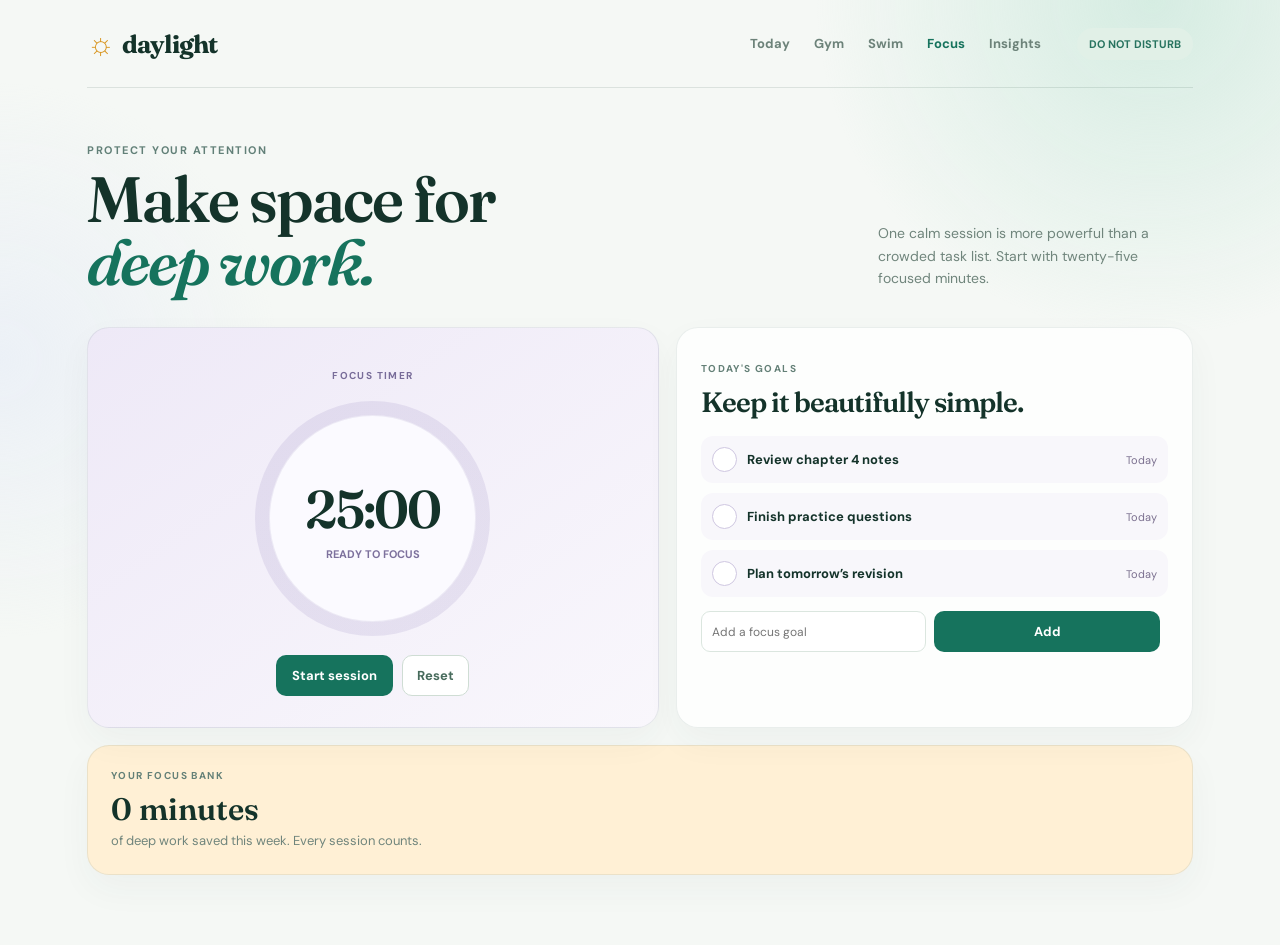
==== focus.html @ 13b3d112 "Add files via upload" ====
<!doctype html><html lang="en"><head><meta charset="utf-8"><meta name="viewport" content="width=device-width,initial-scale=1"><title>Daylight · Focus studio</title><link rel="preconnect" href="https://fonts.googleapis.com"><link rel="preconnect" href="https://fonts.gstatic.com" crossorigin><link href="https://fonts.googleapis.com/css2?family=DM+Sans:wght@400;500;600;700&family=Fraunces:opsz,wght@9..144,600;9..144,700&display=swap" rel="stylesheet"><link rel="stylesheet" href="experience.css"></head><body data-page="focus"><main class="experience-shell"><header class="experience-header"><a class="experience-brand" href="index.html"><span>☼</span>daylight</a><nav class="experience-nav"><a href="index.html">Today</a><a href="gym.html">Gym</a><a href="swimming.html">Swim</a><a class="active" href="focus.html">Focus</a><a href="insights.html">Insights</a></nav><button class="live-pill" type="button">DO NOT DISTURB</button></header><section class="page-hero"><div><p class="eyebrow">PROTECT YOUR ATTENTION</p><h1>Make space for<br><em>deep work.</em></h1></div><p class="hero-copy">One calm session is more powerful than a crowded task list. Start with twenty-five focused minutes.</p></section><section class="focus-grid"><article class="card timer-panel"><p class="panel-label">FOCUS TIMER</p><div class="timer-circle" id="timerCircle"><div class="timer-inner"><strong id="timerDisplay">25:00</strong><span id="timerState">READY TO FOCUS</span></div></div><div class="timer-actions"><button class="action-button" id="timerButton">Start session</button><button class="ghost-button" id="timerReset">Reset</button></div></article><article class="card focus-plan"><p class="panel-label">TODAY'S GOALS</p><h2 class="section-title">Keep it beautifully simple.</h2><div class="goal-list" id="goalList"></div><form class="form-row" id="goalForm" style="margin-top:14px"><input id="goalInput" required maxlength="45" placeholder="Add a focus goal"><button class="action-button" style="grid-column:auto">Add</button></form></article></section><article class="card focus-summary"><p class="panel-label">YOUR FOCUS BANK</p><h2 id="focusMinutes">0 minutes</h2><p class="small-copy">of deep work saved this week. Every session counts.</p></article></main><div class="toast" id="toast"></div><script src="wellness.js"></script></body></html>
---- experience.css ----
:root { --ink:#14332a; --muted:#70857c; --line:rgba(33,79,62,.12); --paper:#f5f8f5; --white:#fff; --green:#16735d; --mint:#dff0e8; --blue:#dff0f2; --purple:#eee9f7; --gold:#fff0d3; --radius:22px; }
* { box-sizing:border-box; } body { margin:0; color:var(--ink); background:var(--paper); font-family:"DM Sans",sans-serif; } body::before { content:""; position:fixed; inset:0; pointer-events:none; background:radial-gradient(circle at 90% 0%,rgba(185,226,209,.52),transparent 23%),radial-gradient(circle at 0% 40%,rgba(224,231,249,.43),transparent 20%); } button,input,select { font:inherit; } button { cursor:pointer; } .experience-shell { max-width:1190px; margin:0 auto; padding:0 42px 70px; position:relative; }
.experience-header { height:88px; display:flex; align-items:center; gap:36px; border-bottom:1px solid var(--line); }.experience-brand { display:flex; align-items:center; gap:8px; color:var(--ink); font:700 25px Fraunces,serif; text-decoration:none; letter-spacing:-.8px; }.experience-brand span { color:#d8951f; font:30px Arial; }.experience-nav { display:flex; gap:24px; margin-left:auto; }.experience-nav a { color:#6c8279; text-decoration:none; font-size:13px; font-weight:700; }.experience-nav a:hover,.experience-nav a.active { color:var(--green); }.live-pill { border:0; background:#e1f0e7; color:#27735f; font-weight:700; font-size:11px; border-radius:20px; padding:9px 12px; }
.page-hero { padding:55px 0 34px; display:flex; align-items:end; justify-content:space-between; gap:25px; }.eyebrow { color:#628078; margin:0 0 11px; font-weight:700; font-size:11px; letter-spacing:1.5px; }.page-hero h1 { margin:0; font:600 clamp(42px,5vw,64px)/.98 Fraunces,serif; letter-spacing:-2px; }.page-hero h1 em { color:var(--green); }.hero-copy { max-width:315px; color:var(--muted); line-height:1.6; font-size:14px; margin:0 0 4px; }.card { border:1px solid rgba(36,83,65,.09); border-radius:var(--radius); background:rgba(255,255,255,.78); box-shadow:0 14px 35px rgba(36,75,58,.045); }.panel-label { color:#648077; font-size:10px; letter-spacing:1.4px; font-weight:700; }.section-title { margin:0; font:600 28px Fraunces,serif; letter-spacing:-1px; }.small-copy { color:var(--muted); font-size:13px; line-height:1.5; }
.hero-stat { min-width:200px; padding:18px 21px; background:#173b30; color:#f8fbf9; }.hero-stat span { display:block; color:#a8c6b8; font-size:10px; font-weight:700; letter-spacing:1.2px; }.hero-stat strong { display:block; margin:8px 0 3px; font:600 31px Fraunces,serif; }.hero-stat em { color:#bee4d2; font-size:11px; font-style:normal; }.action-button { border:0; color:#fff; background:var(--green); padding:12px 16px; border-radius:10px; font-weight:700; font-size:13px; }.action-button:hover { background:#115b4a; }.ghost-button { border:1px solid #cfddd4; color:#476b5c; background:#fff; padding:11px 14px; border-radius:10px; font-weight:700; font-size:13px; }
.progress-line { height:7px; border-radius:9px; background:#e1eae4; overflow:hidden; }.progress-line span { display:block; height:100%; border-radius:inherit; background:linear-gradient(90deg,#1a795f,#70b592); transition:width .35s ease; }.toast { position:fixed; bottom:24px; left:50%; transform:translate(-50%,140px); background:#173b30; color:#fff; padding:12px 17px; border-radius:12px; font-size:13px; font-weight:700; box-shadow:0 12px 28px rgba(19,54,43,.22); transition:transform .3s ease; z-index:8; }.toast.show { transform:translate(-50%,0); }
/* Gym */ .gym-board { display:grid; grid-template-columns:1.1fr .9fr; gap:17px; }.week-panel { padding:24px; background:linear-gradient(140deg,#e5f2eb,#f9fcfa); }.week-head { display:flex; justify-content:space-between; align-items:start; margin-bottom:23px; }.week-head p { margin:7px 0 0; }.day-strip { display:grid; grid-template-columns:repeat(7,1fr); gap:7px; }.day-button { border:0; border-radius:13px; padding:13px 5px; color:#6f837a; background:#fff; transition:.2s; }.day-button strong { display:block; color:inherit; font-size:11px; }.day-button span { display:block; margin-top:6px; font:600 17px Fraunces,serif; }.day-button:hover,.day-button.active { color:#fff; background:#1d7560; transform:translateY(-2px); }.day-button.done:not(.active) { color:#1b745d; background:#cee6d8; }.workout-panel { padding:24px; }.exercise-list { display:grid; gap:9px; margin-top:18px; }.exercise { display:grid; grid-template-columns:36px 1fr auto; align-items:center; gap:10px; padding:10px; border-radius:13px; background:#f6f9f7; }.exercise i { width:34px; height:34px; display:grid; place-items:center; border-radius:10px; background:#dbede4; color:#187158; font-style:normal; }.exercise b { font-size:13px; }.exercise small { display:block; margin-top:2px; color:#778a82; font-size:11px; }.exercise button { border:0; background:#fff; color:#8da097; border-radius:8px; padding:7px 9px; font-size:11px; font-weight:700; }.exercise.complete { background:#e4f2e8; }.exercise.complete button { background:#1c735d; color:#fff; }.workout-log { margin-top:17px; padding:23px; background:#183d32; color:#fff; }.workout-log .panel-label { color:#9abdad; }.workout-log h2 { margin:8px 0 18px; font:600 28px Fraunces,serif; }.form-row { display:grid; grid-template-columns:1fr 1fr auto; gap:8px; }.form-row input,.form-row select { min-width:0; border:1px solid #dbe6df; background:#fff; border-radius:9px; padding:10px; color:#244037; font-size:12px; }.form-row .action-button { padding-inline:13px; }
/* Swim */ .swim-grid { display:grid; grid-template-columns:.9fr 1.1fr; gap:17px; }.swim-score { padding:28px; min-height:310px; background:linear-gradient(145deg,#163c42,#265c62); color:#fff; overflow:hidden; position:relative; }.swim-score::after { content:'≈'; position:absolute; right:-3px; bottom:-43px; color:rgba(255,255,255,.08); font-size:230px; font-family:Fraunces,serif; }.swim-score .panel-label { color:#b4d8da; }.ring { width:142px; height:142px; display:grid; place-items:center; margin:31px auto 15px; border-radius:50%; background:conic-gradient(#82d4d4 0 68%,rgba(255,255,255,.15) 68% 100%); }.ring > div { width:112px; height:112px; display:grid; place-items:center; align-content:center; border-radius:50%; background:#1c4a50; }.ring strong { font:600 34px Fraunces,serif; }.ring span { color:#c0dddd; font-size:11px; }.stroke-panel { padding:24px; }.stroke-tabs { display:grid; grid-template-columns:repeat(2,1fr); gap:9px; margin-top:18px; }.stroke-choice { border:1px solid #d9e7e5; background:#fbfdfc; text-align:left; padding:12px; border-radius:12px; color:#4d716b; font-size:12px; font-weight:700; transition:.2s; }.stroke-choice b { display:block; color:#1d4339; font:600 18px Fraunces,serif; margin-top:4px; }.stroke-choice:hover,.stroke-choice.selected { background:#dff0f2; border-color:#88c5ca; transform:translateY(-2px); }.swim-entry { padding:23px; margin-top:17px; }.swim-entry h2 { margin:6px 0 17px; }.swim-entry .form-row { grid-template-columns:1fr 1fr auto; }.recent-swims { padding:21px; margin-top:17px; }.swim-row { display:flex; justify-content:space-between; align-items:center; padding:10px 0; border-top:1px solid #e7eeea; }.swim-row:first-of-type { margin-top:11px; }.swim-row b { font-size:13px; }.swim-row span { color:#71877d; font-size:12px; }
/* Focus */ .focus-grid { display:grid; grid-template-columns:1.05fr .95fr; gap:17px; }.timer-panel { padding:31px; text-align:center; background:linear-gradient(145deg,#eee9f7,#f9f7fc); }.timer-panel .panel-label { color:#786c99; }.timer-circle { width:235px; height:235px; border-radius:50%; display:grid; place-items:center; margin:19px auto; background:conic-gradient(#7562aa 0 0%,rgba(117,98,170,.13) 0); transition:background .4s; }.timer-inner { width:207px; height:207px; display:grid; place-items:center; align-content:center; border-radius:50%; background:#fbfaff; box-shadow:inset 0 0 0 1px rgba(105,87,152,.1); }.timer-inner strong { font:600 53px Fraunces,serif; letter-spacing:-2px; }.timer-inner span { margin-top:5px; color:#7d719d; font-size:11px; font-weight:700; }.timer-actions { display:flex; justify-content:center; gap:9px; }.focus-plan { padding:24px; }.goal-list { display:grid; gap:10px; margin-top:17px; }.goal { display:flex; align-items:center; gap:10px; border-radius:12px; padding:11px; background:#f8f7fb; }.goal button { width:25px; height:25px; border:1px solid #cfc7e1; border-radius:50%; background:#fff; color:#fff; }.goal.done button { background:#7764aa; border-color:#7764aa; }.goal.done span { text-decoration:line-through; color:#869083; }.goal span { flex:1; font-weight:700; font-size:13px; }.goal small { color:#7b708f; font-size:11px; }.focus-summary { margin-top:17px; padding:23px; background:#fff0d5; }.focus-summary h2 { margin:8px 0 3px; font:600 31px Fraunces,serif; }.focus-summary p { margin:0; }
/* Insights */ .insight-hero { padding:27px; background:linear-gradient(105deg,#193d32,#2d765f); color:#fff; overflow:hidden; position:relative; }.insight-hero::after { content:'✦'; position:absolute; right:38px; top:-35px; color:rgba(255,255,255,.1); font-size:150px; }.insight-hero .panel-label { color:#abd3c0; }.insight-hero h2 { position:relative; z-index:1; margin:8px 0 24px; font:600 35px Fraunces,serif; }.metric-row { display:grid; grid-template-columns:repeat(4,1fr); gap:10px; position:relative; z-index:1; }.metric { padding:13px; border-radius:12px; background:rgba(255,255,255,.11); }.metric span { display:block; color:#b9d9cb; font-size:10px; }.metric strong { display:block; margin-top:5px; font:600 22px Fraunces,serif; }.insights-grid { display:grid; grid-template-columns:1.05fr .95fr; gap:17px; margin-top:17px; }.chart-panel,.habit-panel { padding:24px; }.bars { height:190px; margin-top:24px; display:flex; align-items:end; gap:12px; }.bar { flex:1; display:flex; flex-direction:column; align-items:center; gap:8px; color:#71867d; font-size:10px; }.bar i { display:block; width:100%; min-height:10px; border-radius:8px 8px 3px 3px; background:linear-gradient(#79bb99,#1c735d); }.habit-list { display:grid; gap:12px; margin-top:17px; }.habit { display:grid; grid-template-columns:34px 1fr auto; align-items:center; gap:10px; }.habit i { width:31px; height:31px; display:grid; place-items:center; background:#e7f1ea; color:#1d735d; border-radius:9px; font-style:normal; }.habit b { font-size:13px; }.habit span { color:#768980; font-size:11px; }.habit strong { font-size:12px; }
@media(max-width:760px){ .experience-shell{padding-inline:20px}.experience-header{height:70px}.experience-nav{display:none}.page-hero{padding:40px 0 27px;align-items:flex-start;flex-direction:column}.hero-stat{width:100%}.gym-board,.swim-grid,.focus-grid,.insights-grid{grid-template-columns:1fr}.metric-row{grid-template-columns:repeat(2,1fr)}.form-row{grid-template-columns:1fr 1fr}.form-row .action-button{grid-column:1/-1}.day-strip{gap:4px}.day-button{padding:10px 2px}.timer-circle{width:210px;height:210px}.timer-inner{width:184px;height:184px}.explore-grid{grid-template-columns:repeat(2,1fr)} }
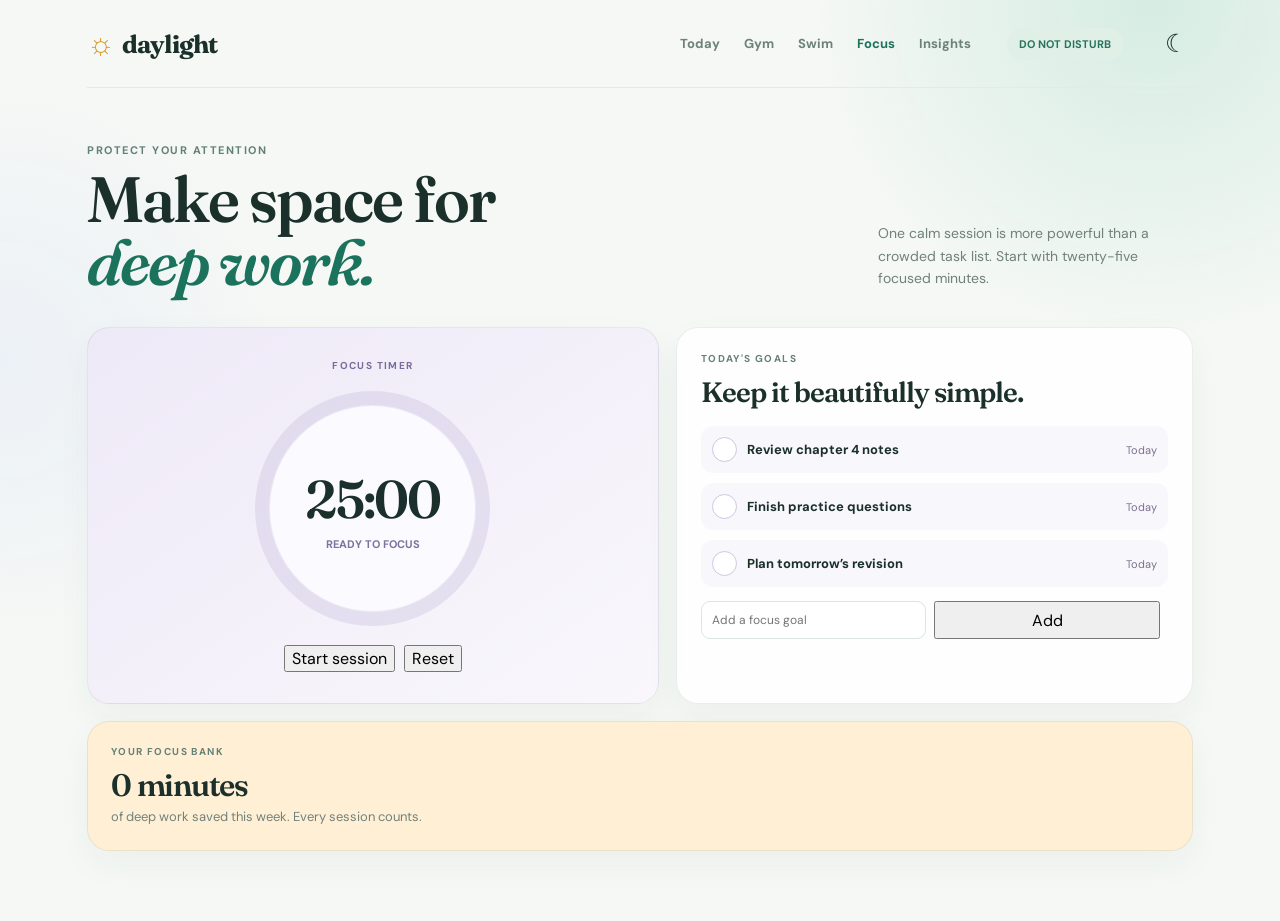
==== commit 1ab172fa: "Rebuild dark mode: consolidated variables and fresh overrides Removes legacy dark glass adjustments;" ====
--- a/focus.html
+++ b/focus.html
@@ -1 +1,27 @@
-<!doctype html><html lang="en"><head><meta charset="utf-8"><meta name="viewport" content="width=device-width,initial-scale=1"><title>Daylight · Focus studio</title><link rel="preconnect" href="https://fonts.googleapis.com"><link rel="preconnect" href="https://fonts.gstatic.com" crossorigin><link href="https://fonts.googleapis.com/css2?family=DM+Sans:wght@400;500;600;700&family=Fraunces:opsz,wght@9..144,600;9..144,700&display=swap" rel="stylesheet"><link rel="stylesheet" href="experience.css"></head><body data-page="focus"><main class="experience-shell"><header class="experience-header"><a class="experience-brand" href="index.html"><span>☼</span>daylight</a><nav class="experience-nav"><a href="index.html">Today</a><a href="gym.html">Gym</a><a href="swimming.html">Swim</a><a class="active" href="focus.html">Focus</a><a href="insights.html">Insights</a></nav><button class="live-pill" type="button">DO NOT DISTURB</button></header><section class="page-hero"><div><p class="eyebrow">PROTECT YOUR ATTENTION</p><h1>Make space for<br><em>deep work.</em></h1></div><p class="hero-copy">One calm session is more powerful than a crowded task list. Start with twenty-five focused minutes.</p></section><section class="focus-grid"><article class="card timer-panel"><p class="panel-label">FOCUS TIMER</p><div class="timer-circle" id="timerCircle"><div class="timer-inner"><strong id="timerDisplay">25:00</strong><span id="timerState">READY TO FOCUS</span></div></div><div class="timer-actions"><button class="action-button" id="timerButton">Start session</button><button class="ghost-button" id="timerReset">Reset</button></div></article><article class="card focus-plan"><p class="panel-label">TODAY'S GOALS</p><h2 class="section-title">Keep it beautifully simple.</h2><div class="goal-list" id="goalList"></div><form class="form-row" id="goalForm" style="margin-top:14px"><input id="goalInput" required maxlength="45" placeholder="Add a focus goal"><button class="action-button" style="grid-column:auto">Add</button></form></article></section><article class="card focus-summary"><p class="panel-label">YOUR FOCUS BANK</p><h2 id="focusMinutes">0 minutes</h2><p class="small-copy">of deep work saved this week. Every session counts.</p></article></main><div class="toast" id="toast"></div><script src="wellness.js"></script></body></html>
+<!doctype html><html lang="en"><head><meta charset="utf-8"><meta name="viewport" content="width=device-width,initial-scale=1"><link rel="manifest" href="./manifest.json">
+<meta name="theme-color" content="#1c6f5b">
+<script>(function(){try{var k='dl-theme-v2';var s=localStorage.getItem(k);var p=window.matchMedia&&window.matchMedia('(prefers-color-scheme:dark)').matches;var t=s|| (p?'dark':'light');document.documentElement.setAttribute('data-theme',t);}catch(e){document.documentElement.setAttribute('data-theme','light');}})();</script>
+<link rel="apple-touch-icon" href="./icons/icon-192.png">
+<meta name="apple-mobile-web-app-capable" content="yes">
+<meta name="apple-mobile-web-app-status-bar-style" content="black-translucent">
+<meta name="apple-mobile-web-app-title" content="Daylight"><title>Daylight · Focus studio</title><link rel="preconnect" href="https://fonts.googleapis.com"><link rel="preconnect" href="https://fonts.gstatic.com" crossorigin><link href="https://fonts.googleapis.com/css2?family=DM+Sans:wght@400;500;600;700&family=Fraunces:opsz,wght@9..144,600;9..144,700&display=swap" rel="stylesheet"><link rel="stylesheet" href="styles.css"></head><body data-page="focus"><main class="experience-shell"><header class="experience-header"><a class="experience-brand" href="index.html"><span>☼</span>daylight</a><nav class="experience-nav"><a href="index.html">Today</a><a href="gym.html">Gym</a><a href="swimming.html">Swim</a><a class="active" href="focus.html">Focus</a><a href="insights.html">Insights</a></nav><button class="live-pill" type="button">DO NOT DISTURB</button><button id="themeToggle" class="icon-button" type="button" aria-label="Toggle theme" title="Toggle theme"></button></header><section class="page-hero"><div><p class="eyebrow">PROTECT YOUR ATTENTION</p><h1>Make space for<br><em>deep work.</em></h1></div><p class="hero-copy">One calm session is more powerful than a crowded task list. Start with twenty-five focused minutes.</p></section><section class="focus-grid"><article class="card timer-panel"><p class="panel-label">FOCUS TIMER</p><div class="timer-circle" id="timerCircle"><div class="timer-inner"><strong id="timerDisplay">25:00</strong><span id="timerState">READY TO FOCUS</span></div></div><div class="timer-actions"><button class="action-button" id="timerButton">Start session</button><button class="ghost-button" id="timerReset">Reset</button></div></article><article class="card focus-plan"><p class="panel-label">TODAY'S GOALS</p><h2 class="section-title">Keep it beautifully simple.</h2><div class="goal-list" id="goalList"></div><form class="form-row" id="goalForm" style="margin-top:14px"><input id="goalInput" required maxlength="45" placeholder="Add a focus goal"><button class="action-button" style="grid-column:auto">Add</button></form></article></section><article class="card focus-summary"><p class="panel-label">YOUR FOCUS BANK</p><h2 id="focusMinutes">0 minutes</h2><p class="small-copy">of deep work saved this week. Every session counts.</p></article></main><div class="toast" id="toast"></div><script src="wellness.js"></script>
+<script src="./pwa-register.js"></script><script src="theme-toggle.js"></script>
+</body></html>
+
+
+
+
+
+
+
+
+
+
+
+
+
+
+
+
+
+
--- a/styles.css
+++ b/styles.css
@@ -0,0 +1,235 @@
+/* styles.css — combined daily.css + experience.css (auto-merged)
+   Keep duplicates minimal; if you prefer a different split, tell me. */
+
+:root {
+  --ink: #1b302a;
+  --muted: #71817b;
+  --line: #e4eae5;
+  --surface: #ffffff;
+  --canvas: #f6f8f5;
+  --sage: #e5f0e8;
+  --green: #1b725d;
+  --shadow: 0 16px 38px rgba(36, 70, 56, .08);
+}
+
+* { box-sizing: border-box; }
+/* Utility class used to temporarily disable transitions/animations during theme switch */
+.no-transitions * { transition: none !important; animation: none !important; }
+body { margin: 0; background: var(--canvas); color: var(--ink); font-family: "DM Sans", sans-serif; }
+button, input { font: inherit; }
+
+/* Glassmorphism tokens and utilities */
+:root {
+  --glass-bg: rgba(255,255,255,0.58);
+  --glass-border: rgba(255,255,255,0.36);
+  --glass-blur: 8px;
+}
+/* Apply subtle glass effect to cards and surfaces */
+.card, .next-card, .week-card, .routine-item, .explore-card, .dialog-card, .alarm-card, .insight-card {
+  background: linear-gradient(180deg, rgba(255,255,255,0.66), rgba(255,255,255,0.5));
+  border: 1px solid rgba(255,255,255,0.28);
+  backdrop-filter: blur(var(--glass-blur));
+}
+
+body { margin: 0; background: var(--canvas); color: var(--ink); font-family: "DM Sans", sans-serif; }
+button, input { font: inherit; }
+button { cursor: pointer; }
+.app-shell { max-width: 1080px; margin: 0 auto; padding: 0 42px 72px; }
+.topbar { height: 84px; display: flex; align-items: center; justify-content: space-between; gap: 26px; }
+.brand { color: var(--ink); text-decoration: none; font-family: Fraunces, serif; font-size: 25px; font-weight: 700; letter-spacing: -.9px; display: flex; align-items: center; gap: 8px; }
+.brand-mark { color: #d8931b; font-family: Arial, sans-serif; font-size: 30px; line-height: 1; }
+.header-actions { display: flex; align-items: center; gap: 18px; }
+.site-nav { display: flex; align-items: center; gap: 23px; margin-left: auto; }.site-nav a { color: #74857e; text-decoration: none; font-size: 13px; font-weight: 700; transition: color .2s; }.site-nav a:hover, .site-nav a.active { color: var(--green); }
+.icon-button, .avatar { border: 0; background: transparent; color: var(--ink); }
+.icon-button { font-size: 25px; transform: rotate(180deg); }
+.icon-button.enabled { color: var(--green); }
+.avatar { display: grid; place-items: center; width: 34px; height: 34px; border-radius: 50%; background: #d8e9de; font-weight: 700; font-size: 14px; }
+.hero { padding: 56px 0 50px; max-width: 640px; }
+.eyebrow { margin: 0 0 10px; color: #678077; letter-spacing: 1.4px; font-weight: 700; font-size: 11px; }
+h1, h2, p { margin-top: 0; }
+h1, h2 { font-family: Fraunces, serif; letter-spacing: -1.25px; }
+h1 { font-size: clamp(46px, 6vw, 68px); line-height: 1.04; margin-bottom: 20px; }
+h1 em { font-weight: 600; color: #248168; }
+.hero-copy { color: var(--muted); font-size: 17px; line-height: 1.55; max-width: 450px; }
+.overview { border-top: 1px solid var(--line); border-bottom: 1px solid var(--line); min-height: 106px; display: flex; align-items: center; justify-content: space-between; gap: 40px; }
+.date-control { display: grid; gap: 7px; font-size: 13px; color: var(--muted); font-weight: 600; }
+.date-input-wrap { display: flex; align-items: center; }
+#routineDate { color: var(--ink); border: 0; padding: 0; background: transparent; font-weight: 700; font-size: 16px; cursor: pointer; }
+.progress-block { width: min(320px, 42vw); }
+.progress-label { display: flex; justify-content: space-between; color: var(--muted); font-size: 12px; margin-bottom: 11px; }
+.progress-label strong { color: var(--ink); font-size: 12px; }
+.progress-track { height: 7px; border-radius: 10px; background: #dce6df; overflow: hidden; }
+.progress-track span { display: block; height: 100%; width: 0; background: var(--green); border-radius: inherit; transition: width .35s ease; }
+.utility-grid { display: grid; grid-template-columns: 1.1fr .9fr; gap: 14px; padding: 28px 0 8px; }
+.next-card, .week-card { background: var(--surface); border: 1px solid #e6ede8; border-radius: 13px; padding: 21px; box-shadow: 0 2px 10px rgba(20, 57, 44, .025); }
+.next-card { background: #e5f0e8; }
+.card-heading { display: flex; align-items: center; justify-content: space-between; color: #638075; letter-spacing: 1.2px; font-size: 10px; font-weight: 700; }
+.card-heading strong { color: #4b6e61; letter-spacing: 0; font-size: 12px; }
+.next-dot { width: 8px; height: 8px; background: #df951f; border-radius: 50%; box-shadow: 0 0 0 4px rgba(223,149,31,.13); }
+.next-card h2 { margin: 14px 0 4px; font-size: 26px; }
+.next-card p, .week-card p { margin: 0; color: #6b8178; font-size: 13px; }
+.next-card > strong { display: block; margin-top: 16px; color: #1b725d; font-size: 14px; }
+.week-days { display: flex; justify-content: space-between; gap: 7px; margin: 18px 0 13px; }
+.week-day { display: grid; gap: 6px; place-items: center; min-width: 28px; color: #8a9992; font-size: 11px; }
+.week-day b { font-weight: 600; }.week-day i { display: grid; place-items: center; width: 26px; height: 26px; background: #eef2ef; border-radius: 50%; font-style: normal; font-size: 10px; }
+.week-day.done i { background: #cce4d6; color: #17634f; font-weight: 700; }.week-day.current b { color: var(--ink); }.week-day.current i { outline: 2px solid var(--green); outline-offset: 2px; }
+.routine-section { padding-top: 52px; }
+.explore-section { padding-top: 44px; }.compact-heading { margin-bottom: 18px; }.explore-caption { color: #7b9087; font-size: 12px; font-weight: 600; }.explore-grid { display: grid; grid-template-columns: repeat(4, 1fr); gap: 12px; }.explore-card { position: relative; overflow: hidden; min-height: 185px; padding: 17px; display: flex; flex-direction: column; text-decoration: none; border-radius: 14px; color: #183329; transition: transform .25s ease, box-shadow .25s ease; }.explore-card:hover { transform: translateY(-5px); box-shadow: 0 15px 25px rgba(31, 77, 58, .13); }.explore-card::after { content: ''; width: 105px; height: 105px; position: absolute; right: -38px; bottom: -42px; border-radius: 50%; opacity: .7; }.gym-card { background: #e0ece7; }.gym-card::after { background: #9ac7b5; }.swim-card { background: #dfeef0; }.swim-card::after { background: #8bc6d2; }.focus-card { background: #ebe6f5; }.focus-card::after { background: #b5a8d8; }.insight-card-link { background: #fff0d5; }.insight-card-link::after { background: #efc46d; }.explore-orb { width: 37px; height: 37px; display: grid; place-items: center; border-radius: 50%; background: rgba(255,255,255,.58); font-size: 19px; margin-bottom: auto; }.explore-kicker { margin-top: 17px; color: #55776b; letter-spacing: 1.1px; font-size: 9px; font-weight: 700; }.explore-card strong { position: relative; z-index: 1; margin-top: 5px; font-family: Fraunces, serif; font-size: 22px; line-height: 1.02; letter-spacing: -.6px; }.explore-card em { margin-top: 8px; color: #55776b; font-size: 11px; font-style: normal; font-weight: 600; }
+.section-heading { display: flex; justify-content: space-between; align-items: end; margin-bottom: 20px; }
+.section-heading h2 { font-size: 31px; margin: 0; }
+.text-button { color: #557168; border: 0; background: transparent; text-decoration: underline; font-weight: 600; font-size: 13px; padding: 8px 0; }
+.routine-list { display: grid; gap: 11px; }
+.routine-item { background: var(--surface); min-height: 80px; padding: 14px 19px; border: 1px solid transparent; border-radius: 13px; box-shadow: 0 2px 10px rgba(20, 57, 44, .025); display: grid; grid-template-columns: 44px minmax(150px, 1fr) 116px 68px 42px; align-items: center; column-gap: 13px; transition: transform .2s, border-color .2s, opacity .2s; }
+.routine-item:hover { transform: translateY(-1px); border-color: #d9e6dd; }
+.routine-item.complete { opacity: .58; }
+.routine-item.complete .activity-name { text-decoration: line-through; }
+.routine-item.skipped { opacity: .52; background: #fbfcfb; }.routine-item.skipped .activity-name { text-decoration: line-through; }
+.activity-icon { width: 43px; height: 43px; display: grid; place-items: center; border-radius: 50%; font-size: 20px; }
+.sun .activity-icon { background: #fff1ce; color: #ca8211; }
+.sky .activity-icon { background: #dceef0; color: #318197; }
+.rose .activity-icon { background: #fae2e1; color: #b85a5d; }
+.violet .activity-icon { background: #e9e4f5; color: #6d5b9b; }
+.activity-name { margin: 0 0 4px; font-weight: 700; font-size: 16px; }
+.activity-note { margin: 0; color: var(--muted); font-size: 12px; }
+.time-control { display: flex; align-items: center; gap: 7px; color: var(--ink); font-size: 15px; font-weight: 700; }
+.time-control input { border: 0; width: 85px; color: inherit; background: transparent; font-weight: inherit; cursor: pointer; }
+.item-actions { display: flex; align-items: center; gap: 4px; }
+.alarm-toggle, .skip-button { width: 29px; height: 29px; display: grid; place-items: center; border: 0; background: transparent; border-radius: 8px; color: #a2b2aa; font-size: 15px; }
+.alarm-toggle.on { color: #20745f; background: #e5f0e8; }.skip-button.active { color: #a66d34; background: #fff1df; }.alarm-toggle:hover, .skip-button:hover { background: #edf3ef; color: var(--green); }
+.check-button { width: 34px; height: 34px; border: 1.5px solid #cfddd4; color: white; background: white; border-radius: 50%; font-size: 16px; transition: .2s; }
+.complete .check-button { background: var(--green); border-color: var(--green); }
+.delete-button { grid-column: 5; grid-row: 1; border: 0; color: #aab9b1; background: transparent; display: none; }
+.routine-item.custom:hover .delete-button { display: block; }
+.add-activity { width: 100%; margin-top: 13px; min-height: 64px; border: 1.5px dashed #b8ccc0; border-radius: 13px; color: #4c7568; background: transparent; font-weight: 700; font-size: 14px; }
+.add-activity span { font-size: 20px; vertical-align: -1px; margin-right: 5px; font-weight: 400; }
+.insight-card { margin-top: 36px; display: flex; gap: 13px; border-radius: 13px; background: var(--sage); padding: 18px 21px; color: #547168; font-size: 13px; line-height: 1.55; }
+.insight-card p { margin: 0; }.insight-card strong { color: #315f51; }.insight-icon { color: #bd811d; font-size: 20px; }
+dialog { border: 0; padding: 0; background: transparent; max-width: min(92vw, 420px); border-radius: 18px; box-shadow: var(--shadow); }
+dialog::backdrop { background: rgba(20,42,34,.36); backdrop-filter: blur(3px); }
+.dialog-card, .alarm-card { background: white; padding: 29px; border-radius: 18px; }
+.dialog-heading { display: flex; justify-content: space-between; align-items: start; }.dialog-heading h2, .alarm-card h2 { font-size: 30px; margin: 0; }
+.close-button { background: none; border: 0; color: #6c8078; font-size: 27px; line-height: 1; }
+.dialog-card label:not(.color-label) { display: grid; gap: 7px; color: #4e655d; font-size: 13px; font-weight: 700; margin-top: 23px; }
+.dialog-card input:not([type="radio"]) { border: 1px solid #dbe5df; border-radius: 9px; padding: 11px 12px; color: var(--ink); outline-color: #77a996; }
+.color-label { display: grid; gap: 9px; margin-top: 20px; color: #4e655d; font-size: 13px; font-weight: 700; }.color-options { display: flex; gap: 10px; }.color-options input { appearance: none; width: 22px; height: 22px; border-radius: 50%; cursor: pointer; outline-offset: 3px; }.color-options input:checked { outline: 2px solid var(--ink); }.color-options input:nth-child(1) { background: #e8a831; }.color-options input:nth-child(2) { background: #4aa2b5; }.color-options input:nth-child(3) { background: #d7787b; }.color-options input:nth-child(4) { background: #8870bd; }
+.save-button { width: 100%; border: 0; background: var(--green); color: white; border-radius: 9px; padding: 13px 18px; margin-top: 25px; font-weight: 700; }.save-button:hover { background: #145e4d; }
+.alarm-card { text-align: center; padding: 36px 32px 30px; }.alarm-sun { font-size: 45px; color: #e4a22e; }.alarm-card .eyebrow { margin-top: 12px; }.alarm-card p:not(.eyebrow) { color: var(--muted); line-height: 1.5; margin: 12px 0 0; }
+@media (max-width: 760px) { .site-nav { display: none; }.explore-grid { grid-template-columns: repeat(2, 1fr); }.explore-card { min-height: 160px; } }
+@media (max-width: 620px) { .app-shell { padding: 0 20px 42px; }.topbar { height: 68px; }.hero { padding: 38px 0; }.overview { align-items: flex-start; flex-direction: column; gap: 21px; padding: 20px 0; }.progress-block { width: 100%; }.utility-grid { grid-template-columns: 1fr; padding-top: 20px; }.routine-section { padding-top: 38px; }.routine-item { grid-template-columns: 43px minmax(0, 1fr) 38px; padding: 13px; row-gap: 4px; }.time-control { grid-column: 2; grid-row: 2; margin-top: 0; font-size: 13px; }.item-actions { grid-column: 2; grid-row: 3; }.check-button { grid-column: 3; grid-row: 1 / span 3; }.delete-button { grid-column: 3; }.activity-name { font-size: 15px; }.routine-item { min-height: 112px; } }
+@media (max-width: 360px) { .app-shell { padding-inline: 14px; } h1 { font-size: 38px; } .hero-copy { font-size: 15px; } }
+
+/* ============================
+   Dark mode
+   Toggled by adding data-theme="dark" to <html> (see theme-toggle.js)
+   ============================ */
+ 
+body, .next-card, .week-card, .routine-item, .explore-card, .dialog-card,
+.alarm-card, .insight-card, .add-activity, .avatar, .week-day i {
+  transition: background-color .25s ease, color .25s ease, border-color .25s ease;
+}
+ 
+html[data-theme="dark"] {
+  color-scheme: dark;
+  --ink: #edf3ee;
+  --muted: #93a79d;
+  --line: #2b3a33;
+  --surface: #1c2822;
+  --canvas: #10160f;
+  --sage: #1f342b;
+  --green: #3ecb9f;
+  --green-strong: #1f8a6c;
+  --shadow: 0 16px 38px rgba(0, 0, 0, .45);
+}
+ 
+html[data-theme="dark"] {
+  color-scheme: dark;
+  --ink: #edf3ee;
+  --muted: #93a79d;
+  --line: #2b3a33;
+  --surface: #1c2822;
+  --canvas: #10160f;
+  --sage: #1f342b;
+  --green: #3ecb9f;
+  --green-strong: #1f8a6c;
+  --shadow: 0 16px 38px rgba(0, 0, 0, .45);
+}
+
+/* Consolidated dark-mode: use variable overrides only (html[data-theme="dark"]) — per-component dark overrides removed to shrink CSS */
+
+/* Theme toggle button icon swap (kept) */
+#themeToggle { transform: none; }
+#themeToggle::before { content: "\263E"; }
+html[data-theme="dark"] #themeToggle::before { content: "\2600"; }
+
+/* Experience-specific additions (merged) */
+
+/* Icon button styles (match daily.css) */
+.icon-button, .avatar { border: 0; background: transparent; color: var(--ink); }
+.icon-button { font-size: 25px; transform: rotate(180deg); }
+.icon-button.enabled { color: var(--green); }
+
+/* Experience layout and components (copied from experience.css) */
+
+/* base experience tokens (kept minimal to avoid conflict) */
+:root { --paper:#f5f8f5; --white:#fff; --mint:#dff0e8; --blue:#dff0f2; --purple:#eee9f7; --gold:#fff0d3; --radius:22px; }
+
+body { margin:0; color:var(--ink); background:var(--paper); font-family:"DM Sans",sans-serif; }
+body::before { content:""; position:fixed; inset:0; pointer-events:none; background:radial-gradient(circle at 90% 0%,rgba(185,226,209,.52),transparent 23%),radial-gradient(circle at 0% 40%,rgba(224,231,249,.43),transparent 20%); }
+.experience-shell { max-width:1190px; margin:0 auto; padding:0 42px 70px; position:relative; }
+.experience-header { height:88px; display:flex; align-items:center; gap:36px; border-bottom:1px solid var(--line); }.experience-brand { display:flex; align-items:center; gap:8px; color:var(--ink); font:700 25px Fraunces,serif; text-decoration:none; letter-spacing:-.8px; }.experience-brand span { color:#d8951f; font:30px Arial; }.experience-nav { display:flex; gap:24px; margin-left:auto; }.experience-nav a { color:#6c8279; text-decoration:none; font-size:13px; font-weight:700; }.experience-nav a:hover,.experience-nav a.active { color:var(--green); }.live-pill { border:0; background:#e1f0e7; color:#27735f; font-weight:700; font-size:11px; border-radius:20px; padding:9px 12px; }
+
+.page-hero { padding:55px 0 34px; display:flex; align-items:end; justify-content:space-between; gap:25px; }.eyebrow { color:#628078; margin:0 0 11px; font-weight:700; font-size:11px; letter-spacing:1.5px; }.page-hero h1 { margin:0; font:600 clamp(42px,5vw,64px)/.98 Fraunces,serif; letter-spacing:-2px; }.page-hero h1 em { color:var(--green); }.hero-copy { max-width:315px; color:var(--muted); line-height:1.6; font-size:14px; margin:0 0 4px; }
+.card { border:1px solid rgba(36,83,65,.09); border-radius:var(--radius); background:rgba(255,255,255,.78); box-shadow:0 14px 35px rgba(36,75,58,.045); }
+.panel-label { color:#648077; font-size:10px; letter-spacing:1.4px; font-weight:700; }.section-title { margin:0; font:600 28px Fraunces,serif; letter-spacing:-1px; }.small-copy { color:var(--muted); font-size:13px; line-height:1.5; }
+
+/* Gym */
+.gym-board { display:grid; grid-template-columns:1.1fr .9fr; gap:17px; }.week-panel { padding:24px; background:linear-gradient(140deg,#e5f2eb,#f9fcfa); }.week-head { display:flex; justify-content:space-between; align-items:start; margin-bottom:23px; }.week-head p { margin:7px 0 0; }.day-strip { display:grid; grid-template-columns:repeat(7,1fr); gap:7px; }.day-button { border:0; border-radius:13px; padding:13px 5px; color:#6f837a; background:#fff; transition:.2s; }.day-button strong { display:block; color:inherit; font-size:11px; }.day-button span { display:block; margin-top:6px; font:600 17px Fraunces,serif; }.day-button:hover,.day-button.active { color:#fff; background:#1d7560; transform:translateY(-2px); }.day-button.done:not(.active) { color:#1b745d; background:#cee6d8; }.workout-panel { padding:24px; }.exercise-list { display:grid; gap:9px; margin-top:18px; }.exercise { display:grid; grid-template-columns:36px 1fr auto; align-items:center; gap:10px; padding:10px; border-radius:13px; background:#f6f9f7; }.exercise i { width:34px; height:34px; display:grid; place-items:center; border-radius:10px; background:#dbede4; color:#187158; font-style:normal; }.exercise b { font-size:13px; }.exercise small { display:block; margin-top:2px; color:#778a82; font-size:11px; }.exercise button { border:0; background:#fff; color:#8da097; border-radius:8px; padding:7px 9px; font-size:11px; font-weight:700; }.exercise.complete { background:#e4f2e8; }.exercise.complete button { background:#1c735d; color:#fff; }.workout-log { margin-top:17px; padding:23px; background:#183d32; color:#fff; }.workout-log .panel-label { color:#9abdad; }.workout-log h2 { margin:8px 0 18px; font:600 28px Fraunces,serif; }.form-row { display:grid; grid-template-columns:1fr 1fr auto; gap:8px; }.form-row input,.form-row select { min-width:0; border:1px solid #dbe6df; background:#fff; border-radius:9px; padding:10px; color:#244037; font-size:12px; }.form-row .action-button { padding-inline:13px; }
+
+/* Swim */
+.swim-grid { display:grid; grid-template-columns:.9fr 1.1fr; gap:17px; }.swim-score { padding:28px; min-height:310px; background:linear-gradient(145deg,#163c42,#265c62); color:#fff; overflow:hidden; position:relative; }.swim-score::after { content:'≈'; position:absolute; right:-3px; bottom:-43px; color:rgba(255,255,255,.08); font-size:230px; font-family:Fraunces,serif; }.swim-score .panel-label { color:#b4d8da; }.ring { width:142px; height:142px; display:grid; place-items:center; margin:31px auto 15px; border-radius:50%; background:conic-gradient(#82d4d4 0 68%,rgba(255,255,255,.15) 68% 100%); }.ring > div { width:112px; height:112px; display:grid; place-items:center; align-content:center; border-radius:50%; background:#1c4a50; }.ring strong { font:600 34px Fraunces,serif; }.ring span { color:#c0dddd; font-size:11px; }.stroke-panel { padding:24px; }.stroke-tabs { display:grid; grid-template-columns:repeat(2,1fr); gap:9px; margin-top:18px; }.stroke-choice { border:1px solid #d9e7e5; background:#fbfdfc; text-align:left; padding:12px; border-radius:12px; color:#4d716b; font-size:12px; font-weight:700; transition:.2s; }.stroke-choice b { display:block; color:#1d4339; font:600 18px Fraunces,serif; margin-top:4px; }.stroke-choice:hover,.stroke-choice.selected { background:#dff0f2; border-color:#88c5ca; transform:translateY(-2px); }.swim-entry { padding:23px; margin-top:17px; }.swim-entry h2 { margin:6px 0 17px; }.swim-entry .form-row { grid-template-columns:1fr 1fr auto; }.recent-swims { padding:21px; margin-top:17px; }.swim-row { display:flex; justify-content:space-between; align-items:center; padding:10px 0; border-top:1px solid #e7eeea; }.swim-row:first-of-type { margin-top:11px; }.swim-row b { font-size:13px; }.swim-row span { color:#71877d; font-size:12px; }
+
+/* Focus */
+.focus-grid { display:grid; grid-template-columns:1.05fr .95fr; gap:17px; }.timer-panel { padding:31px; text-align:center; background:linear-gradient(145deg,#eee9f7,#f9f7fc); }.timer-panel .panel-label { color:#786c99; }.timer-circle { width:235px; height:235px; border-radius:50%; display:grid; place-items:center; margin:19px auto; background:conic-gradient(#7562aa 0 0%,rgba(117,98,170,.13) 0); transition:background .4s; }.timer-inner { width:207px; height:207px; display:grid; place-items:center; align-content:center; border-radius:50%; background:#fbfaff; box-shadow:inset 0 0 0 1px rgba(105,87,152,.1); }.timer-inner strong { font:600 53px Fraunces,serif; letter-spacing:-2px; }.timer-inner span { margin-top:5px; color:#7d719d; font-size:11px; font-weight:700; }.timer-actions { display:flex; justify-content:center; gap:9px; }.focus-plan { padding:24px; }.goal-list { display:grid; gap:10px; margin-top:17px; }.goal { display:flex; align-items:center; gap:10px; border-radius:12px; padding:11px; background:#f8f7fb; }.goal button { width:25px; height:25px; border:1px solid #cfc7e1; border-radius:50%; background:#fff; color:#fff; }.goal.done button { background:#7764aa; border-color:#7764aa; }.goal.done span { text-decoration:line-through; color:#869083; }.goal span { flex:1; font-weight:700; font-size:13px; }.goal small { color:#7b708f; font-size:11px; }.focus-summary { margin-top:17px; padding:23px; background:#fff0d5; }.focus-summary h2 { margin:8px 0 3px; font:600 31px Fraunces,serif; }.focus-summary p { margin:0; }
+
+/* Insights */
+.insight-hero { padding:27px; background:linear-gradient(105deg,#193d32,#2d765f); color:#fff; overflow:hidden; position:relative; }.insight-hero::after { content:'✦'; position:absolute; right:38px; top:-35px; color:rgba(255,255,255,.1); font-size:150px; }.insight-hero .panel-label { color:#abd3c0; }.insight-hero h2 { position:relative; z-index:1; margin:8px 0 24px; font:600 35px Fraunces,serif; }.metric-row { display:grid; grid-template-columns:repeat(4,1fr); gap:10px; position:relative; z-index:1; }.metric { padding:13px; border-radius:12px; background:rgba(255,255,255,.11); }.metric span { display:block; color:#b9d9cb; font-size:10px; }.metric strong { display:block; margin-top:5px; font:600 22px Fraunces,serif; }.insights-grid { display:grid; grid-template-columns:1.05fr .95fr; gap:17px; margin-top:17px; }.chart-panel,.habit-panel { padding:24px; }.bars { height:190px; margin-top:24px; display:flex; align-items:end; gap:12px; }.bar { flex:1; display:flex; flex-direction:column; align-items:center; gap:8px; color:#71867d; font-size:10px; }.bar i { display:block; width:100%; min-height:10px; border-radius:8px 8px 3px 3px; background:linear-gradient(#79bb99,#1c735d); }.habit-list { display:grid; gap:12px; margin-top:17px; }.habit { display:grid; grid-template-columns:34px 1fr auto; align-items:center; gap:10px; }.habit i { width:31px; height:31px; display:grid; place-items:center; background:#e7f1ea; color:#1d735d; border-radius:9px; font-style:normal; }.habit b { font-size:13px; }.habit span { color:#768980; font-size:11px; }.habit strong { font-size:12px; }
+
+@media(max-width:760px){ .experience-shell{padding-inline:20px}.experience-header{height:70px}.experience-nav{display:none}.page-hero{padding:40px 0 27px;align-items:flex-start;flex-direction:column}.hero-stat{width:100%}.gym-board,.swim-grid,.focus-grid,.insights-grid{grid-template-columns:1fr}.metric-row{grid-template-columns:repeat(2,1fr)}.form-row{grid-template-columns:1fr 1fr}.form-row .action-button{grid-column:1/-1}.day-strip{gap:4px}.day-button{padding:10px 2px}.timer-circle{width:210px;height:210px}.timer-inner{width:184px;height:184px}.explore-grid{grid-template-columns:repeat(2,1fr)} }
+
+/* Dark-mode consolidated overrides */
+html[data-theme="dark"] {
+  color-scheme: dark;
+  --ink: #edf3ee;
+  --muted: #9bb3a6;
+  --line: #20322b;
+  --surface: #121816;
+  --canvas: #0b0f0d;
+  --sage: #15221a;
+  --green: #3ecb9f;
+  --green-strong: #1f8a6c;
+  --shadow: 0 16px 38px rgba(0, 0, 0, .6);
+  --card-bg: linear-gradient(180deg, rgba(20,28,24,0.92), rgba(14,18,15,0.78));
+  --card-border: rgba(255,255,255,0.04);
+}
+
+/* Element-level overrides using the new dark variables */
+html[data-theme="dark"] body, html[data-theme="dark"] .app-shell { background: var(--canvas); color: var(--ink); }
+html[data-theme="dark"] .card, html[data-theme="dark"] .next-card, html[data-theme="dark"] .week-card, html[data-theme="dark"] .routine-item, html[data-theme="dark"] .explore-card, html[data-theme="dark"] .dialog-card, html[data-theme="dark"] .alarm-card, html[data-theme="dark"] .insight-card {
+  background: var(--card-bg);
+  border: 1px solid var(--card-border);
+  box-shadow: 0 8px 24px rgba(0,0,0,0.6);
+  color: var(--ink);
+}
+html[data-theme="dark"] .hero-copy, html[data-theme="dark"] .eyebrow, html[data-theme="dark"] .small-copy { color: var(--muted); }
+html[data-theme="dark"] .hero-stat { background: linear-gradient(145deg,#092f29,#153a32); color:#e8f6ef; }
+html[data-theme="dark"] .workout-log { background: linear-gradient(145deg,#0b2924,#112e28); color:#e8f6f1; }
+html[data-theme="dark"] .explore-card::after { opacity: 0.14; }
+html[data-theme="dark"] .icon-button { color: var(--muted); }
+html[data-theme="dark"] .icon-button.enabled { color: var(--green); }
+
+/* Theme toggle button icon swap (kept) */
+#themeToggle { transform: none; }
+#themeToggle::before { content: "\263E"; }
+html[data-theme="dark"] #themeToggle::before { content: "\2600"; }
+
+/* End combined stylesheet */
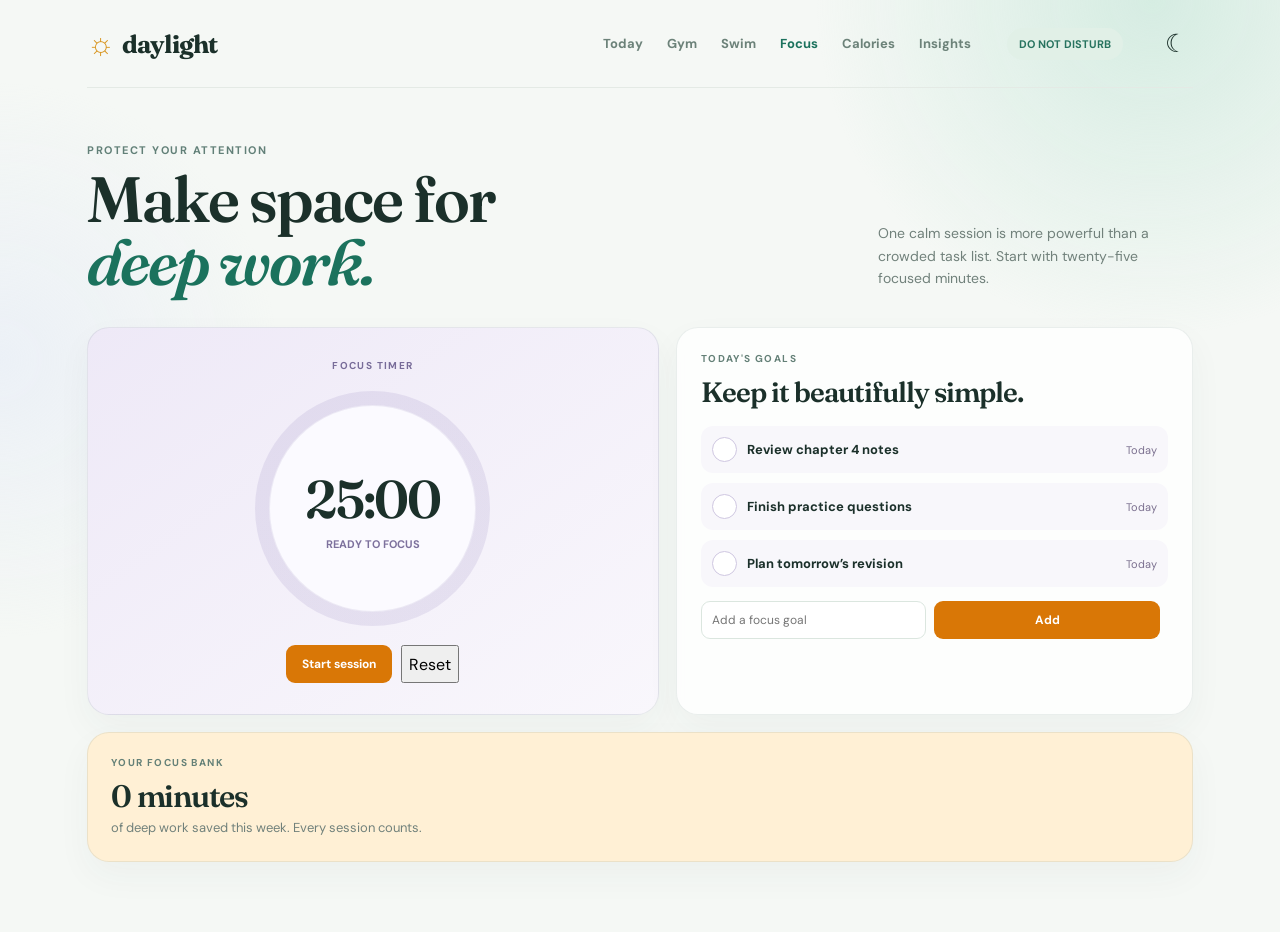
==== commit 0aa90547: "Add calories count tracker page with nutrition tracking - Create new calories.html page for food tra" ====
--- a/focus.html
+++ b/focus.html
@@ -4,7 +4,7 @@
 <link rel="apple-touch-icon" href="./icons/icon-192.png">
 <meta name="apple-mobile-web-app-capable" content="yes">
 <meta name="apple-mobile-web-app-status-bar-style" content="black-translucent">
-<meta name="apple-mobile-web-app-title" content="Daylight"><title>Daylight · Focus studio</title><link rel="preconnect" href="https://fonts.googleapis.com"><link rel="preconnect" href="https://fonts.gstatic.com" crossorigin><link href="https://fonts.googleapis.com/css2?family=DM+Sans:wght@400;500;600;700&family=Fraunces:opsz,wght@9..144,600;9..144,700&display=swap" rel="stylesheet"><link rel="stylesheet" href="styles.css"></head><body data-page="focus"><main class="experience-shell"><header class="experience-header"><a class="experience-brand" href="index.html"><span>☼</span>daylight</a><nav class="experience-nav"><a href="index.html">Today</a><a href="gym.html">Gym</a><a href="swimming.html">Swim</a><a class="active" href="focus.html">Focus</a><a href="insights.html">Insights</a></nav><button class="live-pill" type="button">DO NOT DISTURB</button><button id="themeToggle" class="icon-button" type="button" aria-label="Toggle theme" title="Toggle theme"></button></header><section class="page-hero"><div><p class="eyebrow">PROTECT YOUR ATTENTION</p><h1>Make space for<br><em>deep work.</em></h1></div><p class="hero-copy">One calm session is more powerful than a crowded task list. Start with twenty-five focused minutes.</p></section><section class="focus-grid"><article class="card timer-panel"><p class="panel-label">FOCUS TIMER</p><div class="timer-circle" id="timerCircle"><div class="timer-inner"><strong id="timerDisplay">25:00</strong><span id="timerState">READY TO FOCUS</span></div></div><div class="timer-actions"><button class="action-button" id="timerButton">Start session</button><button class="ghost-button" id="timerReset">Reset</button></div></article><article class="card focus-plan"><p class="panel-label">TODAY'S GOALS</p><h2 class="section-title">Keep it beautifully simple.</h2><div class="goal-list" id="goalList"></div><form class="form-row" id="goalForm" style="margin-top:14px"><input id="goalInput" required maxlength="45" placeholder="Add a focus goal"><button class="action-button" style="grid-column:auto">Add</button></form></article></section><article class="card focus-summary"><p class="panel-label">YOUR FOCUS BANK</p><h2 id="focusMinutes">0 minutes</h2><p class="small-copy">of deep work saved this week. Every session counts.</p></article></main><div class="toast" id="toast"></div><script src="wellness.js"></script>
+<meta name="apple-mobile-web-app-title" content="Daylight"><title>Daylight · Focus studio</title><link rel="preconnect" href="https://fonts.googleapis.com"><link rel="preconnect" href="https://fonts.gstatic.com" crossorigin><link href="https://fonts.googleapis.com/css2?family=DM+Sans:wght@400;500;600;700&family=Fraunces:opsz,wght@9..144,600;9..144,700&display=swap" rel="stylesheet"><link rel="stylesheet" href="styles.css"></head><body data-page="focus"><main class="experience-shell"><header class="experience-header"><a class="experience-brand" href="index.html"><span>☼</span>daylight</a><nav class="experience-nav"><a href="index.html">Today</a><a href="gym.html">Gym</a><a href="swimming.html">Swim</a><a class="active" href="focus.html">Focus</a><a href="calories.html">Calories</a><a href="insights.html">Insights</a></nav><button class="live-pill" type="button">DO NOT DISTURB</button><button id="themeToggle" class="icon-button" type="button" aria-label="Toggle theme" title="Toggle theme"></button></header><section class="page-hero"><div><p class="eyebrow">PROTECT YOUR ATTENTION</p><h1>Make space for<br><em>deep work.</em></h1></div><p class="hero-copy">One calm session is more powerful than a crowded task list. Start with twenty-five focused minutes.</p></section><section class="focus-grid"><article class="card timer-panel"><p class="panel-label">FOCUS TIMER</p><div class="timer-circle" id="timerCircle"><div class="timer-inner"><strong id="timerDisplay">25:00</strong><span id="timerState">READY TO FOCUS</span></div></div><div class="timer-actions"><button class="action-button" id="timerButton">Start session</button><button class="ghost-button" id="timerReset">Reset</button></div></article><article class="card focus-plan"><p class="panel-label">TODAY'S GOALS</p><h2 class="section-title">Keep it beautifully simple.</h2><div class="goal-list" id="goalList"></div><form class="form-row" id="goalForm" style="margin-top:14px"><input id="goalInput" required maxlength="45" placeholder="Add a focus goal"><button class="action-button" style="grid-column:auto">Add</button></form></article></section><article class="card focus-summary"><p class="panel-label">YOUR FOCUS BANK</p><h2 id="focusMinutes">0 minutes</h2><p class="small-copy">of deep work saved this week. Every session counts.</p></article></main><div class="toast" id="toast"></div><script src="wellness.js"></script>
 <script src="./pwa-register.js"></script><script src="theme-toggle.js"></script>
 </body></html>
 
--- a/styles.css
+++ b/styles.css
@@ -232,4 +232,72 @@
 #themeToggle::before { content: "\263E"; }
 html[data-theme="dark"] #themeToggle::before { content: "\2600"; }
 
+/* Calories Tracker */
+.calories-board { display:grid; grid-template-columns:1fr; gap:17px; }.nutrition-panel { padding:24px; background:linear-gradient(140deg,#fff5e6,#fffbf0); }.nutrition-stats { display:grid; grid-template-columns:repeat(4,1fr); gap:14px; margin-top:18px; }.stat-item { text-align:center; padding:16px; background:#fff; border-radius:13px; border:1px solid #ffe5c5; }.stat-item span { display:block; color:#a0826b; font-size:10px; font-weight:700; letter-spacing:1px; margin-bottom:8px; }.stat-item strong { display:block; color:#d97706; font:600 28px Fraunces,serif; }.stat-item small { display:block; margin-top:4px; color:#b89968; font-size:11px; }
+.food-log { margin-top:17px; padding:23px; background:#fef9f3; }.food-log .panel-label { color:#a08070; }.food-log h2 { margin:8px 0 18px; font:600 28px Fraunces,serif; }
+.food-form { display:grid; gap:14px; }
+.form-group { display:grid; gap:6px; }
+.form-group label { color:#5d4f47; font-size:12px; font-weight:700; }
+.form-group input { border:1px solid #dbb889; background:#fff; border-radius:9px; padding:10px 12px; color:#2d2416; font-size:12px; }
+.form-group input::placeholder { color:#a89980; }
+.form-row-2 { display:grid; grid-template-columns:1.2fr 1fr; gap:12px; }
+.form-row-3 { display:grid; grid-template-columns:1fr 1fr 1fr; gap:10px; }
+.food-form .action-button { padding:13px 18px; margin-top:8px; }
+.food-entries { display:grid; gap:12px; }
+.food-entry-row { display:grid; grid-template-columns:1fr auto 36px; align-items:center; gap:12px; padding:14px; border-radius:12px; background:#fff; border:1px solid #e8d4b8; transition:.2s; }
+.food-entry-row:hover { border-color:#d4b896; transform:translateY(-1px); }
+.entry-info b { display:block; color:#2d2416; font-size:13px; margin-bottom:4px; }
+.entry-macros { display:flex; flex-wrap:wrap; gap:8px; }
+.entry-macros span { background:#fff8f1; color:#8b7355; padding:4px 8px; border-radius:6px; font-size:11px; font-weight:600; }
+.macro-label { font-weight:700; }
+.delete-entry-btn { border:0; background:none; color:#b89968; font-size:24px; line-height:1; padding:0; width:36px; height:36px; display:grid; place-items:center; cursor:pointer; }
+.delete-entry-btn:hover { color:#d97706; }
+
+/* Action buttons */
+.action-button { border:0; background:#d97706; color:#fff; border-radius:9px; padding:11px 16px; font-weight:700; font-size:12px; transition:.2s; }
+.action-button:hover { background:#b85a06; }
+
+/* Toast notification */
+.toast { position:fixed; bottom:20px; left:50%; transform:translateX(-50%); background:rgba(0,0,0,.87); color:#fff; padding:12px 16px; border-radius:8px; font-size:13px; font-weight:600; opacity:0; transition:opacity .3s; pointer-events:none; max-width:90%; z-index:10000; }
+.toast.show { opacity:1; pointer-events:auto; }
+
+/* Hero stat card */
+.hero-stat { padding:20px; text-align:center; background:linear-gradient(145deg,#fff8f1,#fffbf5); }
+.hero-stat span { display:block; color:#a0826b; font-size:10px; font-weight:700; letter-spacing:1.2px; margin-bottom:8px; }
+.hero-stat strong { display:block; color:#d97706; font:600 32px Fraunces,serif; margin-bottom:4px; }
+.hero-stat em { display:block; color:#b89968; font-size:11px; font-style:normal; }
+
+@media(max-width:760px){
+  .nutrition-stats { grid-template-columns:repeat(2,1fr); gap:10px; }
+  .form-row-2 { grid-template-columns:1fr; }
+  .form-row-3 { grid-template-columns:1fr; }
+  .food-entry-row { grid-template-columns:1fr auto; }
+  .entry-macros { gap:6px; }
+  .entry-macros span { font-size:10px; }
+}
+
+/* Dark mode overrides for calories */
+html[data-theme="dark"] .nutrition-panel { background:linear-gradient(140deg,#2d1f0d,#3d2410); }
+html[data-theme="dark"] .stat-item { background:#1a130a; border-color:#4d3220; }
+html[data-theme="dark"] .stat-item span { color:#b8956a; }
+html[data-theme="dark"] .stat-item strong { color:#ff9800; }
+html[data-theme="dark"] .stat-item small { color:#a69070; }
+html[data-theme="dark"] .food-log { background:#1f1410; }
+html[data-theme="dark"] .food-log .panel-label { color:#9d7d5f; }
+html[data-theme="dark"] .form-group label { color:#d4a574; }
+html[data-theme="dark"] .form-group input { border-color:#5d4530; background:#0f0b08; color:#e0cbb8; }
+html[data-theme="dark"] .form-group input::placeholder { color:#6d5a47; }
+html[data-theme="dark"] .food-entry-row { background:#1a140e; border-color:#3d2817; }
+html[data-theme="dark"] .food-entry-row:hover { border-color:#6d5540; }
+html[data-theme="dark"] .entry-info b { color:#f0d9c6; }
+html[data-theme="dark"] .entry-macros span { background:#2d1f0d; color:#d4a574; }
+html[data-theme="dark"] .delete-entry-btn { color:#b8956a; }
+html[data-theme="dark"] .delete-entry-btn:hover { color:#ff9800; }
+html[data-theme="dark"] .action-button { background:#ff9800; }
+html[data-theme="dark"] .action-button:hover { background:#e68a00; }
+html[data-theme="dark"] .hero-stat { background:linear-gradient(145deg,#2d1f0d,#3d2410); color:#f0d9c6; }
+html[data-theme="dark"] .hero-stat span { color:#b8956a; }
+html[data-theme="dark"] .hero-stat strong { color:#ff9800; }
+html[data-theme="dark"] .hero-stat em { color:#a69070; }
+
 /* End combined stylesheet */
